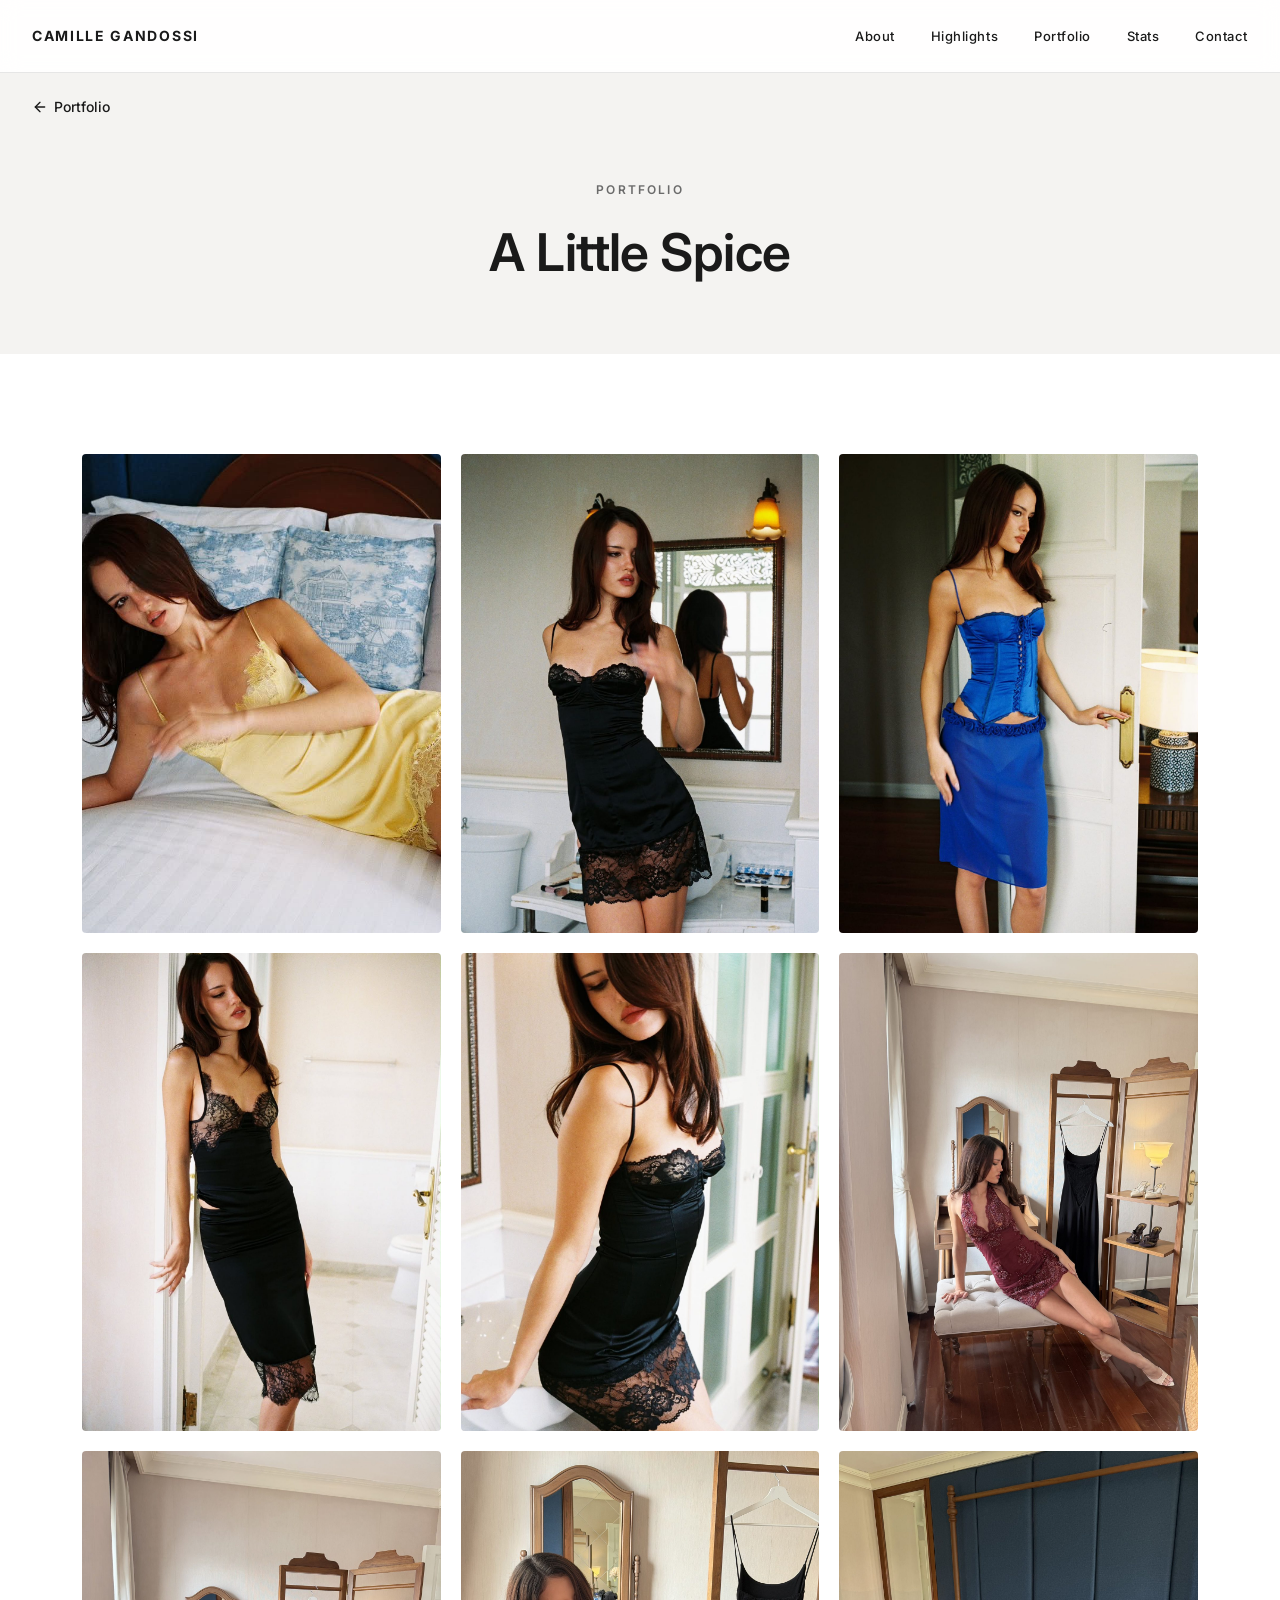
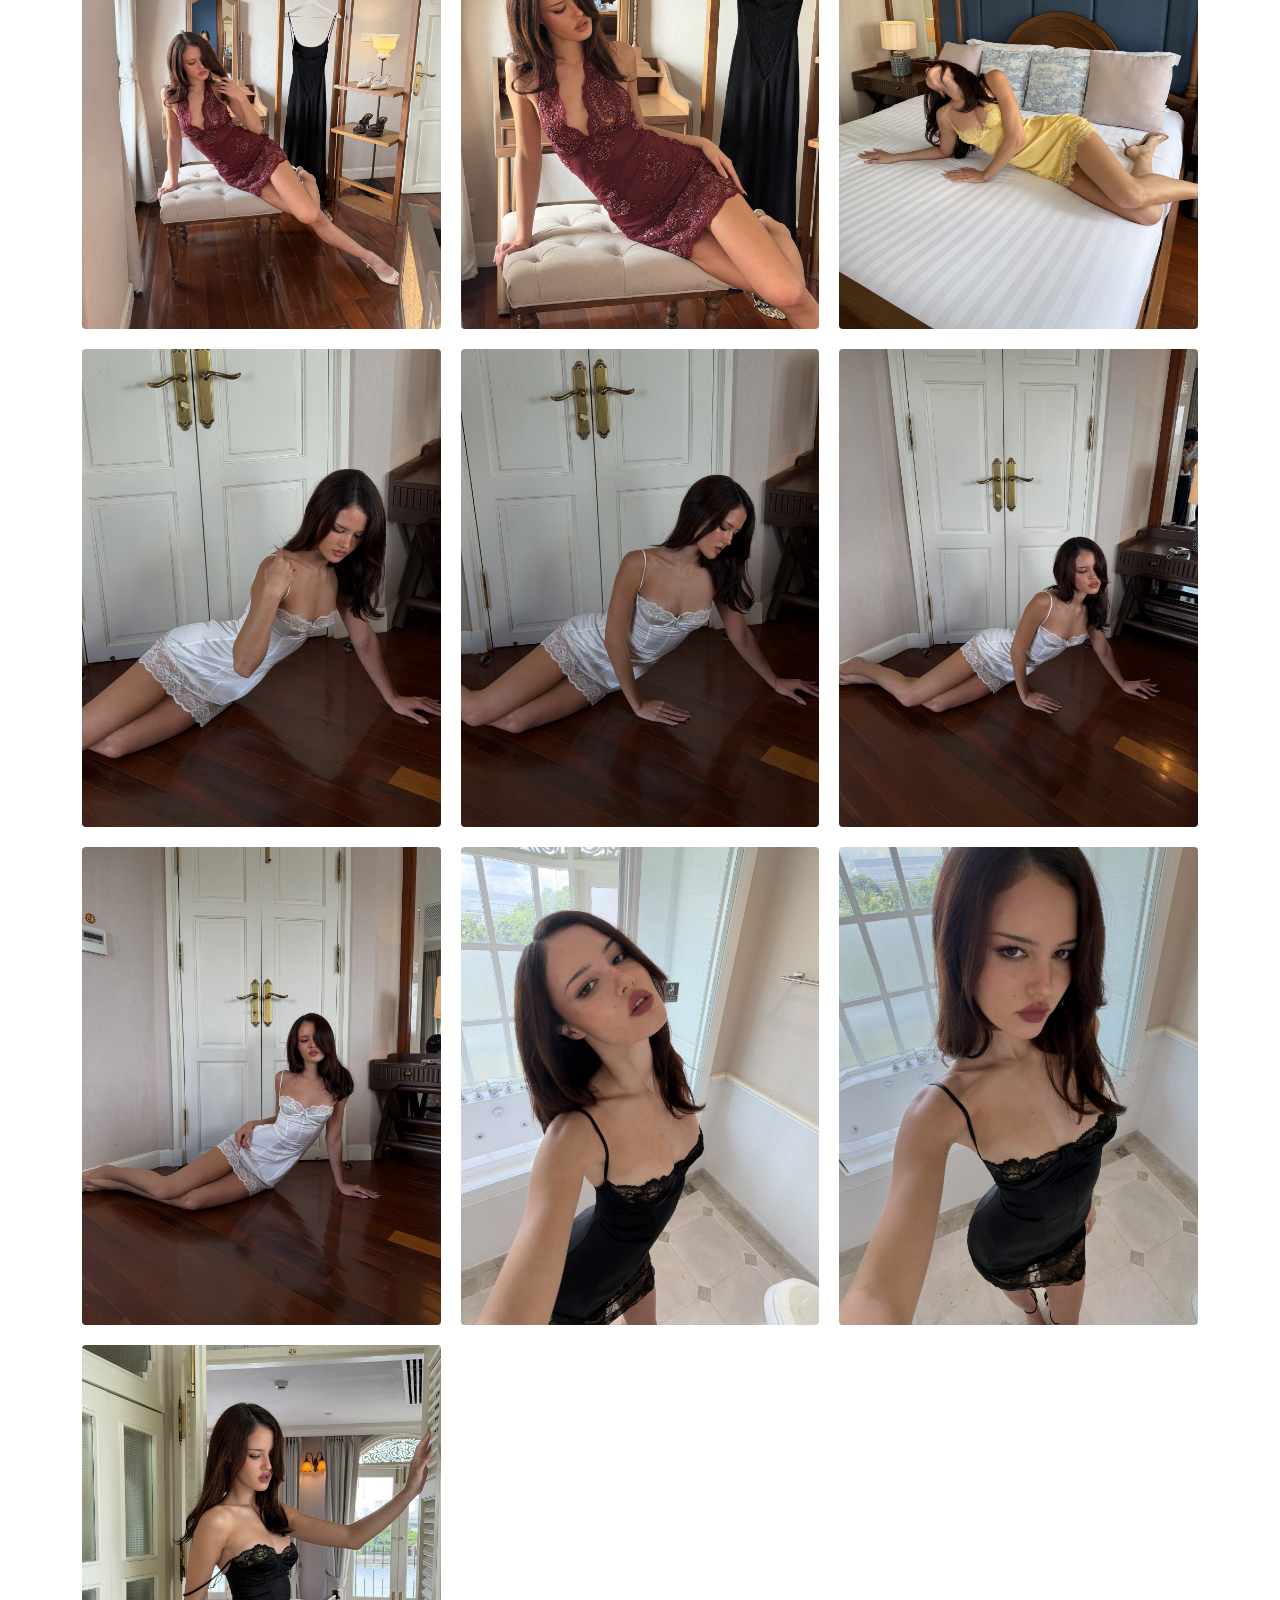
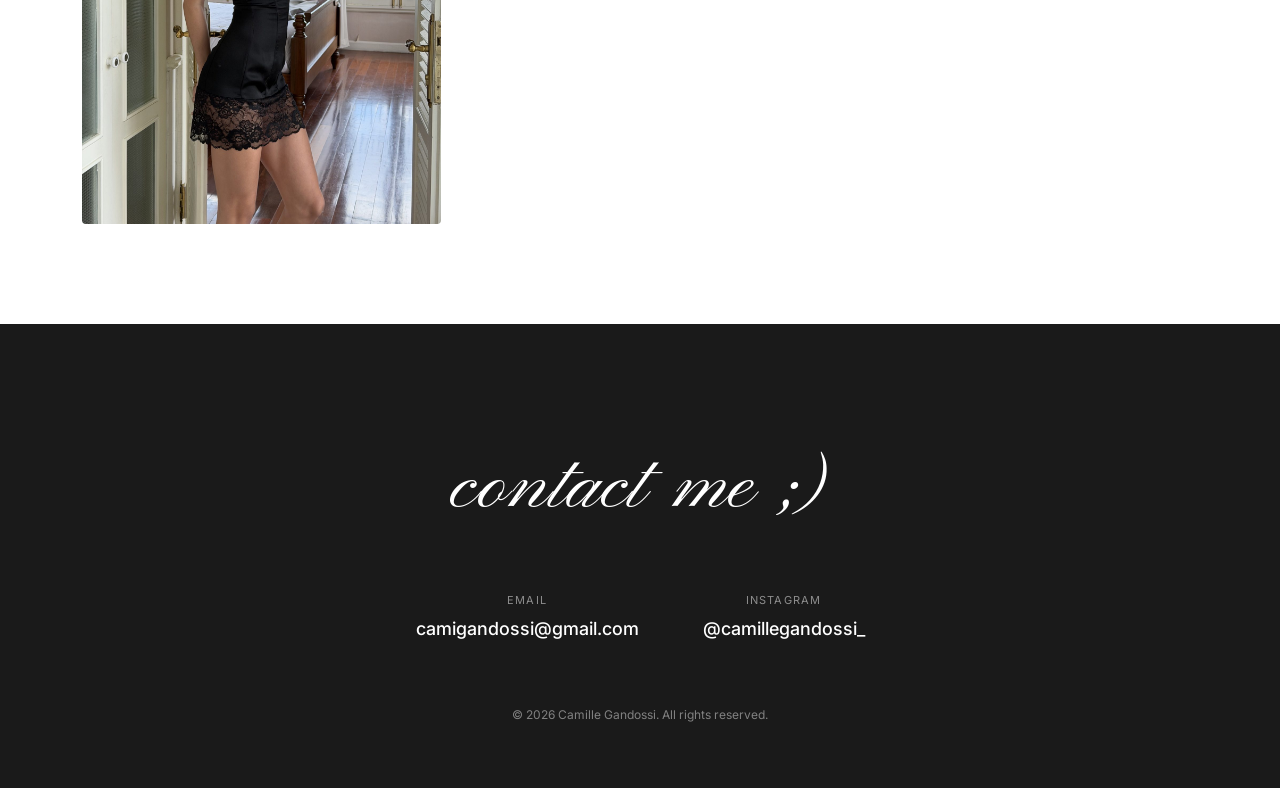
==== portfolio/a-little-spice.html @ 05dc09be "Add portfolio site files" ====
<!DOCTYPE html>
<html lang="en">
<head>
<meta charset="UTF-8">
<meta name="viewport" content="width=device-width, initial-scale=1.0">
<title>A Little Spice | Camille Gandossi</title>
<meta name="description" content="Camille Gandossi — A Little Spice portfolio.">
<link rel="preconnect" href="https://fonts.googleapis.com">
<link rel="preconnect" href="https://fonts.gstatic.com" crossorigin>
<link href="https://fonts.googleapis.com/css2?family=Inter:wght@300;400;500;600;700&family=Pinyon+Script&display=swap" rel="stylesheet">
<link rel="stylesheet" href="../css/style.css">
</head>
<body>

<nav class="navbar navbar--solid" id="navbar">
  <a href="../index.html#hero" class="nav-logo">CAMILLE GANDOSSI</a>
  <button class="nav-toggle" id="navToggle" aria-label="Toggle menu" aria-expanded="false">
    <span></span><span></span><span></span>
  </button>
  <div class="nav-links" id="navLinks">
    <a href="../index.html#about">About</a>
    <a href="../index.html#highlights">Highlights</a>
    <a href="../index.html#portfolio">Portfolio</a>
    <a href="../index.html#stats">Stats</a>
    <a href="../index.html#contact">Contact</a>
  </div>
</nav>

<main>
  <!-- ALBUM HEADING -->
  <header class="album-hero">
    <a href="../index.html#portfolio" class="album-back" aria-label="Back to Portfolio">
      <svg viewBox="0 0 24 24" fill="none" stroke="currentColor" stroke-width="2" stroke-linecap="round" stroke-linejoin="round"><line x1="19" y1="12" x2="5" y2="12"></line><polyline points="12 19 5 12 12 5"></polyline></svg>
      Portfolio
    </a>
    <p class="eyebrow center">Portfolio</p>
    <h1>A Little Spice</h1>
  </header>

  <!-- ALBUM GALLERY -->
  <section class="album-gallery-section">
    <div class="section-inner">
      <div class="gallery-grid">
        <div class="gallery-item"><img src="../images/portfolio/a-little-spice/photo-01.jpg" alt="A Little Spice" loading="lazy" decoding="async"></div>
        <div class="gallery-item"><img src="../images/portfolio/a-little-spice/photo-02.jpg" alt="A Little Spice" loading="lazy" decoding="async"></div>
        <div class="gallery-item"><img src="../images/portfolio/a-little-spice/photo-03.jpg" alt="A Little Spice" loading="lazy" decoding="async"></div>
        <div class="gallery-item"><img src="../images/portfolio/a-little-spice/photo-04.jpg" alt="A Little Spice" loading="lazy" decoding="async"></div>
        <div class="gallery-item"><img src="../images/portfolio/a-little-spice/photo-05.jpg" alt="A Little Spice" loading="lazy" decoding="async"></div>
        <div class="gallery-item"><img src="../images/portfolio/a-little-spice/photo-06.jpg" alt="A Little Spice" loading="lazy" decoding="async"></div>
        <div class="gallery-item"><img src="../images/portfolio/a-little-spice/photo-07.jpg" alt="A Little Spice" loading="lazy" decoding="async"></div>
        <div class="gallery-item"><img src="../images/portfolio/a-little-spice/photo-08.jpg" alt="A Little Spice" loading="lazy" decoding="async"></div>
        <div class="gallery-item"><img src="../images/portfolio/a-little-spice/photo-09.jpg" alt="A Little Spice" loading="lazy" decoding="async"></div>
        <div class="gallery-item"><img src="../images/portfolio/a-little-spice/photo-10.jpg" alt="A Little Spice" loading="lazy" decoding="async"></div>
        <div class="gallery-item"><img src="../images/portfolio/a-little-spice/photo-11.jpg" alt="A Little Spice" loading="lazy" decoding="async"></div>
        <div class="gallery-item"><img src="../images/portfolio/a-little-spice/photo-12.jpg" alt="A Little Spice" loading="lazy" decoding="async"></div>
        <div class="gallery-item"><img src="../images/portfolio/a-little-spice/photo-13.jpg" alt="A Little Spice" loading="lazy" decoding="async"></div>
        <div class="gallery-item"><img src="../images/portfolio/a-little-spice/photo-14.jpg" alt="A Little Spice" loading="lazy" decoding="async"></div>
        <div class="gallery-item"><img src="../images/portfolio/a-little-spice/photo-15.jpg" alt="A Little Spice" loading="lazy" decoding="async"></div>
        <div class="gallery-item"><img src="../images/portfolio/a-little-spice/photo-16.jpg" alt="A Little Spice" loading="lazy" decoding="async"></div>
      </div>
    </div>
  </section>
</main>

<!-- CONTACT / FOOTER -->
<footer class="contact" id="contact">
  <div class="section-inner contact-inner">
    <h2 class="section-title center"><span class="cursive-name">contact me ;)</span></h2>
    <div class="contact-links">
      <a href="mailto:camigandossi@gmail.com" class="contact-link">
        <span class="contact-label">Email</span>
        <span class="contact-value">camigandossi@gmail.com</span>
      </a>
      <a href="https://www.instagram.com/camillegandossi_/" target="_blank" rel="noopener noreferrer" class="contact-link">
        <span class="contact-label">Instagram</span>
        <span class="contact-value">@camillegandossi_</span>
      </a>
    </div>
    <p class="footer-copy">&copy; <span id="year"></span> Camille Gandossi. All rights reserved.</p>
  </div>
</footer>

<script src="../js/script.js?v=2"></script>
</body>
</html>
---- css/style.css ----
/* ---------- Reset & base ---------- */
* {
  margin: 0;
  padding: 0;
  box-sizing: border-box;
}

:root {
  --color-bg: #ffffff;
  --color-text: #1a1a1a;
  --color-muted: #6b6b6b;
  --color-line: #e6e6e6;
  --color-accent: #1a1a1a;
  --color-surface: #f4f3f1;
  --font-main: 'Inter', -apple-system, BlinkMacSystemFont, 'Segoe UI', sans-serif;
  --max-width: 1180px;
  --nav-height: 72px;
}

html {
  scroll-behavior: smooth;
}

body {
  font-family: var(--font-main);
  color: var(--color-text);
  background: var(--color-bg);
  line-height: 1.6;
  font-weight: 400;
  -webkit-font-smoothing: antialiased;
}

img {
  max-width: 100%;
  display: block;
}

a {
  color: inherit;
  text-decoration: none;
}

.section-inner {
  max-width: var(--max-width);
  margin: 0 auto;
  padding: 100px 32px;
}

.eyebrow {
  text-transform: uppercase;
  letter-spacing: 0.18em;
  font-size: 12px;
  font-weight: 600;
  color: var(--color-muted);
  margin-bottom: 12px;
}

.section-title {
  font-size: clamp(28px, 4vw, 40px);
  font-weight: 600;
  letter-spacing: -0.01em;
  margin-bottom: 48px;
}

.center {
  text-align: center;
}

/* ---------- Placeholder media blocks ---------- */
.placeholder-media {
  background: linear-gradient(135deg, #dcdcdc 0%, #efefef 50%, #dcdcdc 100%);
  display: flex;
  align-items: center;
  justify-content: center;
  position: relative;
  overflow: hidden;
}

.placeholder-media::before {
  content: "";
  position: absolute;
  inset: 0;
  background-image:
    linear-gradient(45deg, rgba(0,0,0,0.03) 25%, transparent 25%),
    linear-gradient(-45deg, rgba(0,0,0,0.03) 25%, transparent 25%);
  background-size: 24px 24px;
}

.placeholder-label {
  position: relative;
  font-size: 13px;
  color: var(--color-muted);
  text-align: center;
  padding: 16px;
  max-width: 260px;
  font-weight: 500;
}

/* ---------- Navbar ---------- */
.navbar {
  position: fixed;
  top: 0;
  left: 0;
  right: 0;
  height: var(--nav-height);
  display: flex;
  align-items: center;
  justify-content: space-between;
  padding: 0 32px;
  z-index: 1000;
  background: rgba(255, 255, 255, 0.0);
  transition: background 0.3s ease, box-shadow 0.3s ease;
}

.navbar.scrolled,
.navbar--solid {
  background: rgba(255, 255, 255, 0.92);
  backdrop-filter: blur(10px);
  box-shadow: 0 1px 0 var(--color-line);
}

.nav-logo {
  font-size: 14px;
  font-weight: 700;
  letter-spacing: 0.12em;
  color: #fff;
  transition: color 0.3s ease;
}

.navbar.scrolled .nav-logo,
.navbar--solid .nav-logo {
  color: var(--color-text);
}

.nav-links {
  display: flex;
  gap: 36px;
}

.nav-links a {
  font-size: 13px;
  font-weight: 500;
  letter-spacing: 0.04em;
  color: #fff;
  transition: color 0.3s ease, opacity 0.2s ease;
}

.navbar.scrolled .nav-links a,
.navbar--solid .nav-links a {
  color: var(--color-text);
}

.nav-links a:hover {
  opacity: 0.6;
}

.nav-toggle {
  display: none;
  flex-direction: column;
  justify-content: center;
  gap: 5px;
  width: 32px;
  height: 32px;
  background: transparent;
  border: none;
  cursor: pointer;
  z-index: 1001;
}

.nav-toggle span {
  display: block;
  height: 2px;
  width: 100%;
  background: #fff;
  transition: background 0.3s ease, transform 0.3s ease, opacity 0.3s ease;
}

.navbar.scrolled .nav-toggle span,
.navbar--solid .nav-toggle span,
.nav-toggle.open span {
  background: var(--color-text);
}

.nav-toggle.open span:nth-child(1) {
  transform: translateY(7px) rotate(45deg);
}
.nav-toggle.open span:nth-child(2) {
  opacity: 0;
}
.nav-toggle.open span:nth-child(3) {
  transform: translateY(-7px) rotate(-45deg);
}

/* ---------- Hero ---------- */
.hero {
  position: relative;
  height: 100vh;
  min-height: 560px;
  display: flex;
  align-items: flex-end;
  overflow: hidden;
}

.hero-slideshow {
  position: absolute;
  inset: 0;
}

.hero-slide {
  position: absolute;
  inset: 0;
  width: 100%;
  height: 100%;
  object-fit: cover;
  /* Default anchor: upper third, not dead-center — most portrait shots
     here have the face well above the vertical midpoint, and on wide/
     short viewports object-fit: cover crops from the center outward,
     so a centered anchor cuts heads off first. */
  object-position: 50% 20%;
  opacity: 0;
  transition: opacity 1.2s ease;
}

.hero-slide.active {
  opacity: 1;
}

/* Per-photo overrides — tune the Y value (0% = top of image, 100% = bottom)
   to move the visible crop window up/down for that specific photo.
   X stays at 50% for all five; none of these need horizontal adjustment
   at the breakpoints tested (375 / 768 / 1440 / 1920px). */
.hero-slide-1 { object-position: 50% 15%; }
.hero-slide-2 { object-position: 50% 18%; }
.hero-slide-3 { object-position: 50% 16%; }
.hero-slide-4 { object-position: 50% 13%; }
.hero-slide-5 { object-position: 50% 20%; }
.hero-slide-6 { object-position: 50% 30%; }
.hero-slide-7 { object-position: 50% 38%; } /* landscape source photo — face already near center, needs only a slight lift */

.hero-overlay {
  position: absolute;
  inset: 0;
  background: linear-gradient(180deg, rgba(0,0,0,0.15) 0%, rgba(0,0,0,0.15) 40%, rgba(0,0,0,0.65) 100%);
}

.hero-content {
  position: relative;
  z-index: 2;
  padding: 0 32px 96px;
  width: 100%;
  color: #fff;
}

.hero-name {
  font-size: clamp(38px, 7vw, 76px);
  font-weight: 600;
  letter-spacing: -0.02em;
  line-height: 1.05;
}

.hero-tagline {
  margin-top: 14px;
  font-size: clamp(15px, 2vw, 18px);
  font-weight: 400;
  letter-spacing: 0.02em;
  opacity: 0.9;
}

.hero-cta {
  display: inline-block;
  margin-top: 32px;
  padding: 14px 30px;
  border: 1px solid rgba(255,255,255,0.7);
  font-size: 13px;
  font-weight: 500;
  letter-spacing: 0.06em;
  text-transform: uppercase;
  transition: background 0.25s ease, color 0.25s ease;
}

.hero-cta:hover {
  background: #fff;
  color: var(--color-text);
}

.scroll-indicator {
  position: absolute;
  bottom: 32px;
  right: 32px;
  z-index: 2;
  color: #fff;
  font-size: 20px;
  opacity: 0.8;
  animation: bounce 2s infinite;
}

@keyframes bounce {
  0%, 100% { transform: translateY(0); }
  50% { transform: translateY(8px); }
}

/* ---------- About ---------- */
.about-video {
  width: 100%;
  height: 70vh;
  min-height: 420px;
  max-height: 680px;
  overflow: hidden;
}

.about-video video {
  width: 100%;
  height: 100%;
  object-fit: cover;
  display: block;
}

.about-grid {
  max-width: 720px;
  margin: 0 auto;
  text-align: center;
}

.about-text h2 {
  font-size: clamp(26px, 3.5vw, 36px);
  font-weight: 600;
  letter-spacing: -0.01em;
  margin-bottom: 20px;
}

.cursive-name {
  font-family: 'Pinyon Script', cursive;
  font-weight: 400;
  font-size: 2em;
  letter-spacing: 0.01em;
}

.about-text p {
  color: var(--color-muted);
  margin: 0 auto 16px;
  max-width: 46ch;
}

/* ---------- Worked With (logo marquee) ---------- */
.logo-strip {
  padding: 56px 0;
  overflow: hidden;
}

.logo-strip .eyebrow {
  padding: 0 32px;
  margin-bottom: 28px;
}

.marquee {
  width: 100%;
  overflow: hidden;
  /* fade the strip's edges so logos don't hard-cut at the viewport border */
  -webkit-mask-image: linear-gradient(to right, transparent, #000 5%, #000 95%, transparent);
  mask-image: linear-gradient(to right, transparent, #000 5%, #000 95%, transparent);
}

.marquee-track {
  display: flex;
  align-items: center;
  width: max-content;
  gap: 80px;
  animation: marquee-scroll 32s linear infinite;
  will-change: transform;
}

.marquee-track img {
  height: 64px;
  width: auto;
  flex-shrink: 0;
  filter: grayscale(100%);
}

@keyframes marquee-scroll {
  from { transform: translateX(0); }
  to { transform: translateX(-50%); }
}

/* Pause on hover — only for devices with a real pointer, so a mobile tap
   doesn't leave the marquee stuck mid-scroll via a sticky :hover state. */
@media (hover: hover) and (pointer: fine) {
  .logo-strip:hover .marquee-track {
    animation-play-state: paused;
  }
}

@media (prefers-reduced-motion: reduce) {
  .marquee-track {
    animation: none;
  }
}

@media (max-width: 640px) {
  .marquee-track {
    gap: 48px;
    animation-duration: 22s;
  }

  .marquee-track img {
    height: 44px;
  }
}

/* ---------- Highlights (horizontal scroll panel) ---------- */
.highlights-inner {
  padding-bottom: 40px;
}

.highlights-description {
  max-width: 620px;
  margin: 0 auto;
  text-align: center;
  color: var(--color-muted);
  font-size: 16px;
  line-height: 1.7;
}

.highlights-scroll {
  width: 100%;
  overflow: hidden;
  padding-bottom: 48px;
}

.highlights-track {
  display: flex;
  align-items: center;
  width: max-content;
  gap: 6px;
  padding: 0 32px;
  animation: marquee-scroll 46s linear infinite;
  will-change: transform;
}

.highlights-track img {
  height: 420px;
  width: auto;
  flex-shrink: 0;
  border-radius: 0;
  object-fit: cover;
  cursor: pointer;
  -webkit-user-drag: none;
  user-select: none;
  transition: opacity 0.25s ease;
}

.highlights-track img:hover {
  opacity: 0.85;
}

/* Pause on hover — real pointer devices only, same reasoning as the
   Worked With marquee (avoids a mobile tap leaving it stuck paused). */
@media (hover: hover) and (pointer: fine) {
  .highlights:hover .highlights-track {
    animation-play-state: paused;
  }
}

@media (max-width: 860px) {
  .highlights-track img {
    height: 320px;
  }
}

@media (max-width: 640px) {
  .highlights-track {
    gap: 4px;
    padding: 0 20px;
    animation-duration: 30s;
  }

  .highlights-track img {
    height: 260px;
  }
}

/* ---------- Highlights lightbox ---------- */
.lightbox {
  position: fixed;
  inset: 0;
  z-index: 2000;
  display: flex;
  align-items: center;
  justify-content: center;
  background: rgba(10, 10, 10, 0.92);
  opacity: 0;
  visibility: hidden;
  pointer-events: none;
  transition: opacity 0.25s ease;
}

.lightbox.open {
  opacity: 1;
  visibility: visible;
  pointer-events: auto;
}

.lightbox-image {
  max-width: 88vw;
  max-height: 85vh;
  width: auto;
  height: auto;
  object-fit: contain;
  border-radius: 4px;
  box-shadow: 0 20px 60px rgba(0, 0, 0, 0.5);
}

.lightbox-close,
.lightbox-nav {
  position: absolute;
  background: transparent;
  border: none;
  color: #fff;
  cursor: pointer;
  display: flex;
  align-items: center;
  justify-content: center;
  transition: opacity 0.2s ease;
}

.lightbox-close:hover,
.lightbox-nav:hover {
  opacity: 0.7;
}

.lightbox-close {
  top: 24px;
  right: 24px;
  font-size: 32px;
  line-height: 1;
  width: 44px;
  height: 44px;
}

.lightbox-nav {
  top: 50%;
  transform: translateY(-50%);
  font-size: 48px;
  line-height: 1;
  width: 56px;
  height: 56px;
}

.lightbox-prev {
  left: 12px;
}

.lightbox-next {
  right: 12px;
}

@media (max-width: 640px) {
  .lightbox-close {
    top: 12px;
    right: 12px;
    font-size: 26px;
    width: 40px;
    height: 40px;
  }

  .lightbox-nav {
    font-size: 34px;
    width: 44px;
    height: 44px;
  }

  .lightbox-prev {
    left: 4px;
  }

  .lightbox-next {
    right: 4px;
  }
}

/* ---------- Luxury Brand Exclusive Events ---------- */
.brand-events {
  padding: 100px 32px 120px;
}

.brand-events .eyebrow {
  text-align: center;
  margin-bottom: 40px;
}

.brand-frames {
  display: grid;
  grid-template-columns: repeat(3, 1fr);
  gap: 24px;
  max-width: var(--max-width);
  margin: 0 auto;
}

.brand-frame {
  position: relative;
  aspect-ratio: 3 / 4;
  overflow: hidden;
  background: var(--color-surface);
}

.brand-frame-img {
  position: absolute;
  inset: 0;
  width: 100%;
  height: 100%;
  object-fit: cover;
  opacity: 0;
  transition: opacity 1s ease;
}

.brand-frame-img.active {
  opacity: 1;
}

@media (max-width: 860px) {
  .brand-events {
    padding: 72px 24px 88px;
  }

  .brand-frames {
    gap: 12px;
  }
}

@media (max-width: 640px) {
  .brand-frames {
    gap: 8px;
  }
}

/* ---------- Portfolio gallery ---------- */
.portfolio {
  background: var(--color-surface);
}

.portfolio .eyebrow {
  margin-bottom: 48px;
}

.album-grid {
  display: grid;
  grid-template-columns: repeat(4, 1fr);
  gap: 20px;
}

.album-tile {
  position: relative;
  display: block;
  aspect-ratio: 3 / 4;
  overflow: hidden;
  border-radius: 4px;
  cursor: pointer;
}

.album-cover {
  width: 100%;
  height: 100%;
  object-fit: cover;
  transition: transform 0.4s ease;
}

.album-tile:hover .album-cover {
  transform: scale(1.05);
}

.album-tile-overlay {
  position: absolute;
  inset: 0;
  background: linear-gradient(180deg, rgba(0, 0, 0, 0) 55%, rgba(0, 0, 0, 0.6) 100%);
}

.album-label {
  position: absolute;
  left: 18px;
  bottom: 16px;
  color: #fff;
  font-size: 14px;
  font-weight: 600;
  letter-spacing: 0.04em;
  text-transform: uppercase;
}

@media (max-width: 860px) {
  .album-grid {
    grid-template-columns: repeat(2, 1fr);
    gap: 14px;
  }
}

/* ---------- Album page (individual portfolio category) ---------- */
.album-hero {
  position: relative;
  padding: 180px 32px 60px;
  text-align: center;
  background: var(--color-surface);
}

.album-back {
  position: absolute;
  top: 96px;
  left: 32px;
  display: inline-flex;
  align-items: center;
  gap: 6px;
  color: var(--color-text);
  font-size: 14px;
  font-weight: 500;
  text-decoration: none;
  transition: opacity 0.2s ease;
}

.album-back:hover {
  opacity: 0.6;
}

.album-back svg {
  width: 16px;
  height: 16px;
}

@media (max-width: 640px) {
  .album-back {
    top: 88px;
    left: 20px;
    font-size: 13px;
  }
}

.album-hero h1 {
  font-size: clamp(32px, 5vw, 52px);
  font-weight: 600;
  letter-spacing: -0.01em;
}

.album-gallery-placeholder {
  text-align: center;
  color: var(--color-muted);
  font-size: 14px;
  font-style: italic;
  padding: 80px 0;
}

.gallery-grid {
  display: grid;
  grid-template-columns: repeat(3, 1fr);
  gap: 20px;
}

.gallery-item {
  aspect-ratio: 3 / 4;
  border-radius: 4px;
  overflow: hidden;
  cursor: pointer;
  transition: transform 0.3s ease, box-shadow 0.3s ease;
}

.gallery-item img,
.gallery-item video {
  width: 100%;
  height: 100%;
  object-fit: cover;
  display: block;
}

.gallery-item:hover {
  transform: translateY(-4px);
  box-shadow: 0 12px 24px rgba(0,0,0,0.12);
}

.gallery-item .placeholder-label {
  font-size: 12px;
}

/* ---------- Stats ---------- */
.stats-grid {
  display: grid;
  grid-template-columns: repeat(4, 1fr);
  gap: 1px;
  background: var(--color-line);
  border: 1px solid var(--color-line);
}

.stat-item {
  background: #fff;
  padding: 36px 20px;
  display: flex;
  flex-direction: column;
  align-items: center;
  text-align: center;
  gap: 8px;
}

.stat-value {
  font-size: 20px;
  font-weight: 600;
  letter-spacing: -0.01em;
}

.stat-label {
  font-size: 12px;
  text-transform: uppercase;
  letter-spacing: 0.08em;
  color: var(--color-muted);
}

.stats-note {
  margin-top: 24px;
  text-align: center;
  font-size: 13px;
  color: var(--color-muted);
  font-style: italic;
}

/* ---------- Contact / Footer ---------- */
.contact {
  background: var(--color-text);
  color: #fff;
}

.contact-inner {
  text-align: center;
  padding-bottom: 64px;
}

.contact .eyebrow {
  color: rgba(255,255,255,0.55);
}

.contact .section-title {
  color: #fff;
  margin-bottom: 40px;
}

.contact-links {
  display: flex;
  justify-content: center;
  gap: 64px;
  flex-wrap: wrap;
  margin-bottom: 56px;
}

.contact-link {
  display: flex;
  flex-direction: column;
  gap: 6px;
  padding-bottom: 4px;
  border-bottom: 1px solid transparent;
  transition: border-color 0.25s ease, opacity 0.2s ease;
}

.contact-link:hover {
  border-color: rgba(255,255,255,0.6);
  opacity: 0.85;
}

.contact-label {
  font-size: 11px;
  text-transform: uppercase;
  letter-spacing: 0.1em;
  color: rgba(255,255,255,0.5);
}

.contact-value {
  font-size: 18px;
  font-weight: 500;
}

.footer-copy {
  font-size: 12px;
  color: rgba(255,255,255,0.45);
}

/* ---------- Responsive ---------- */
@media (max-width: 860px) {
  .about-video {
    height: 50vh;
    min-height: 320px;
  }

  .gallery-grid {
    grid-template-columns: repeat(2, 1fr);
  }

  .stats-grid {
    grid-template-columns: repeat(2, 1fr);
  }

  .section-inner {
    padding: 72px 24px;
  }
}

@media (max-width: 640px) {
  .nav-links {
    position: fixed;
    top: var(--nav-height);
    left: 0;
    right: 0;
    /* Explicit height instead of relying on bottom:0 to auto-fill the gap:
       .navbar.scrolled / .navbar--solid apply backdrop-filter, and per spec
       that makes .navbar the containing block for this fixed descendant —
       so "bottom: 0" resolved against navbar's own 72px-tall box instead of
       the viewport, collapsing this panel to 0 height (links then rendered
       outside their own zero-height background, i.e. transparent over the
       hero). `vh` is always viewport-relative regardless of containing
       block, so it sidesteps the problem entirely. */
    height: calc(100vh - var(--nav-height));
    background: #fff;
    flex-direction: column;
    align-items: center;
    justify-content: center;
    gap: 32px;
    transform: translateY(-100%);
    opacity: 0;
    pointer-events: none;
    transition: transform 0.35s ease, opacity 0.3s ease;
  }

  .nav-links.open {
    transform: translateY(0);
    opacity: 1;
    pointer-events: auto;
  }

  .nav-links a {
    color: var(--color-text);
    font-size: 18px;
  }

  .nav-toggle {
    display: flex;
  }

  .hero-content {
    padding: 0 20px 64px;
  }

  .gallery-grid {
    grid-template-columns: 1fr 1fr;
    gap: 12px;
  }

  .contact-links {
    gap: 32px;
  }
}

@media (max-width: 420px) {
  .stats-grid {
    grid-template-columns: 1fr;
  }
}
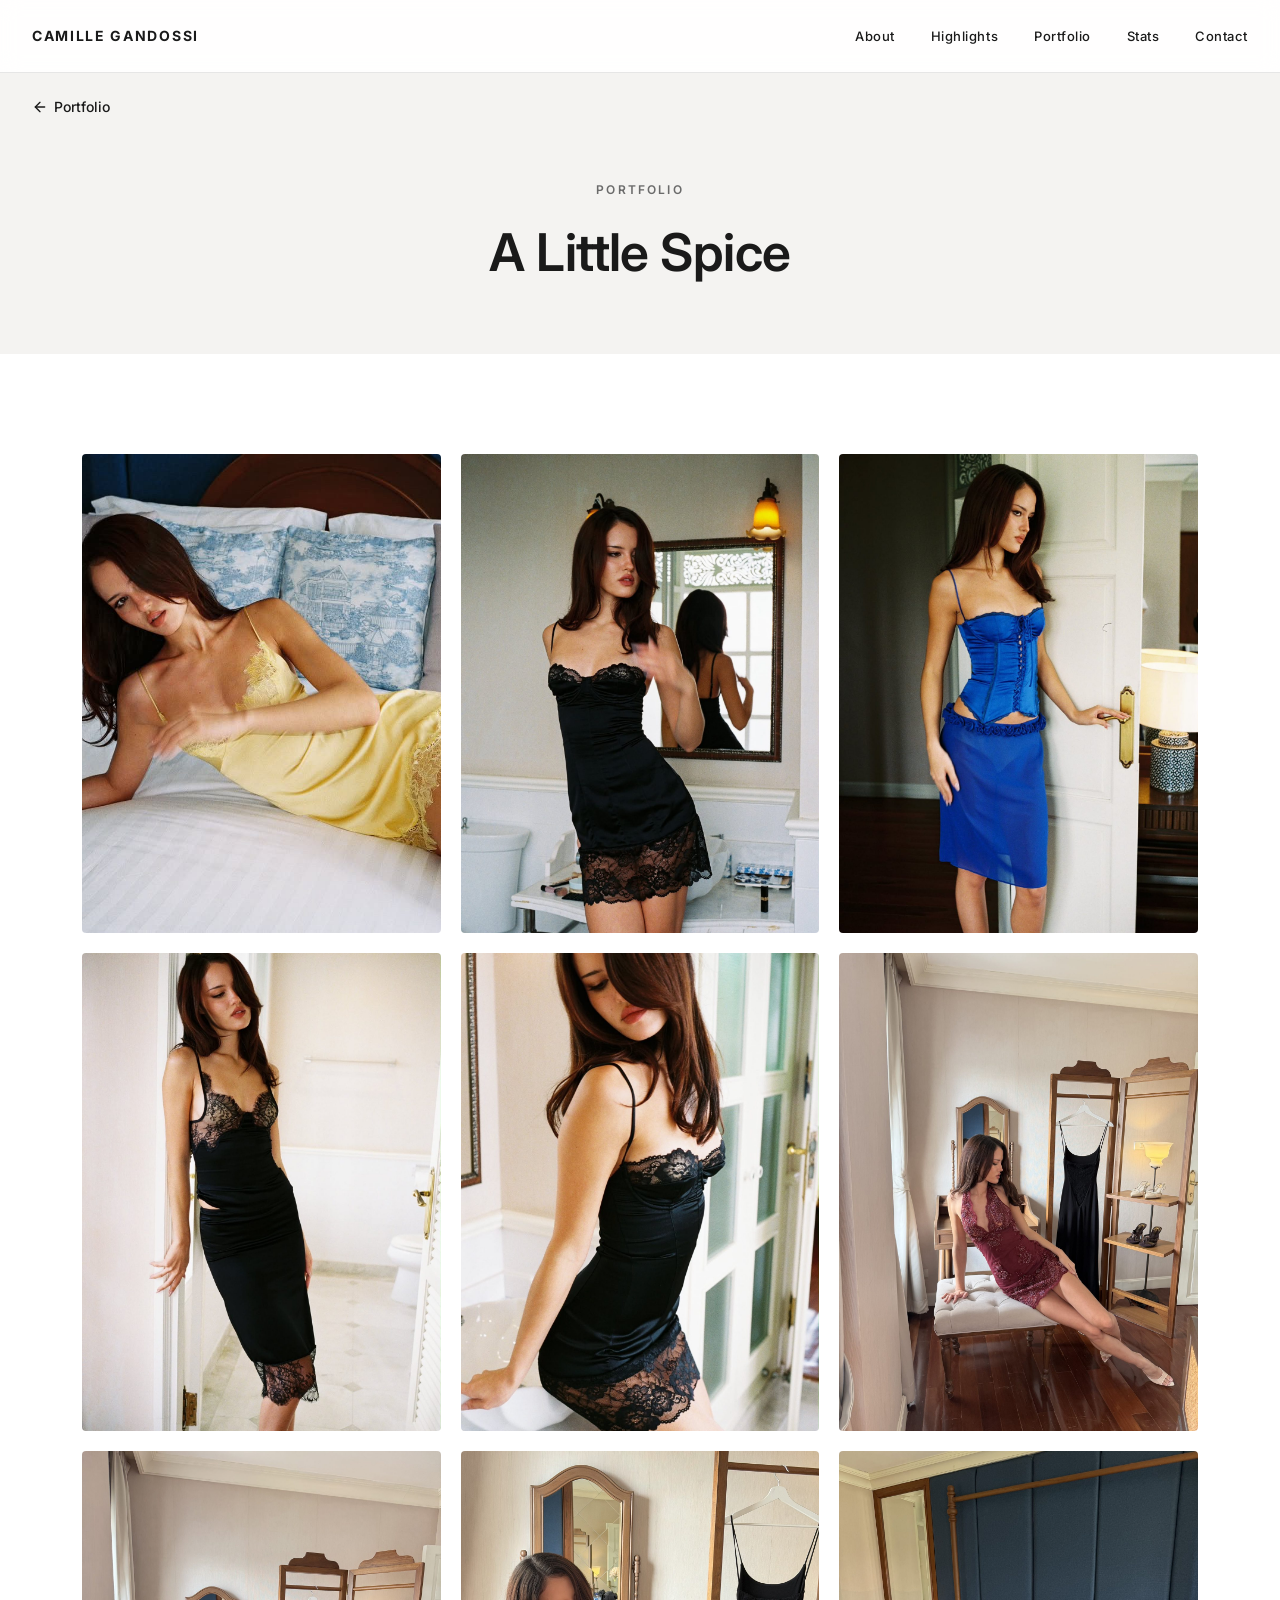
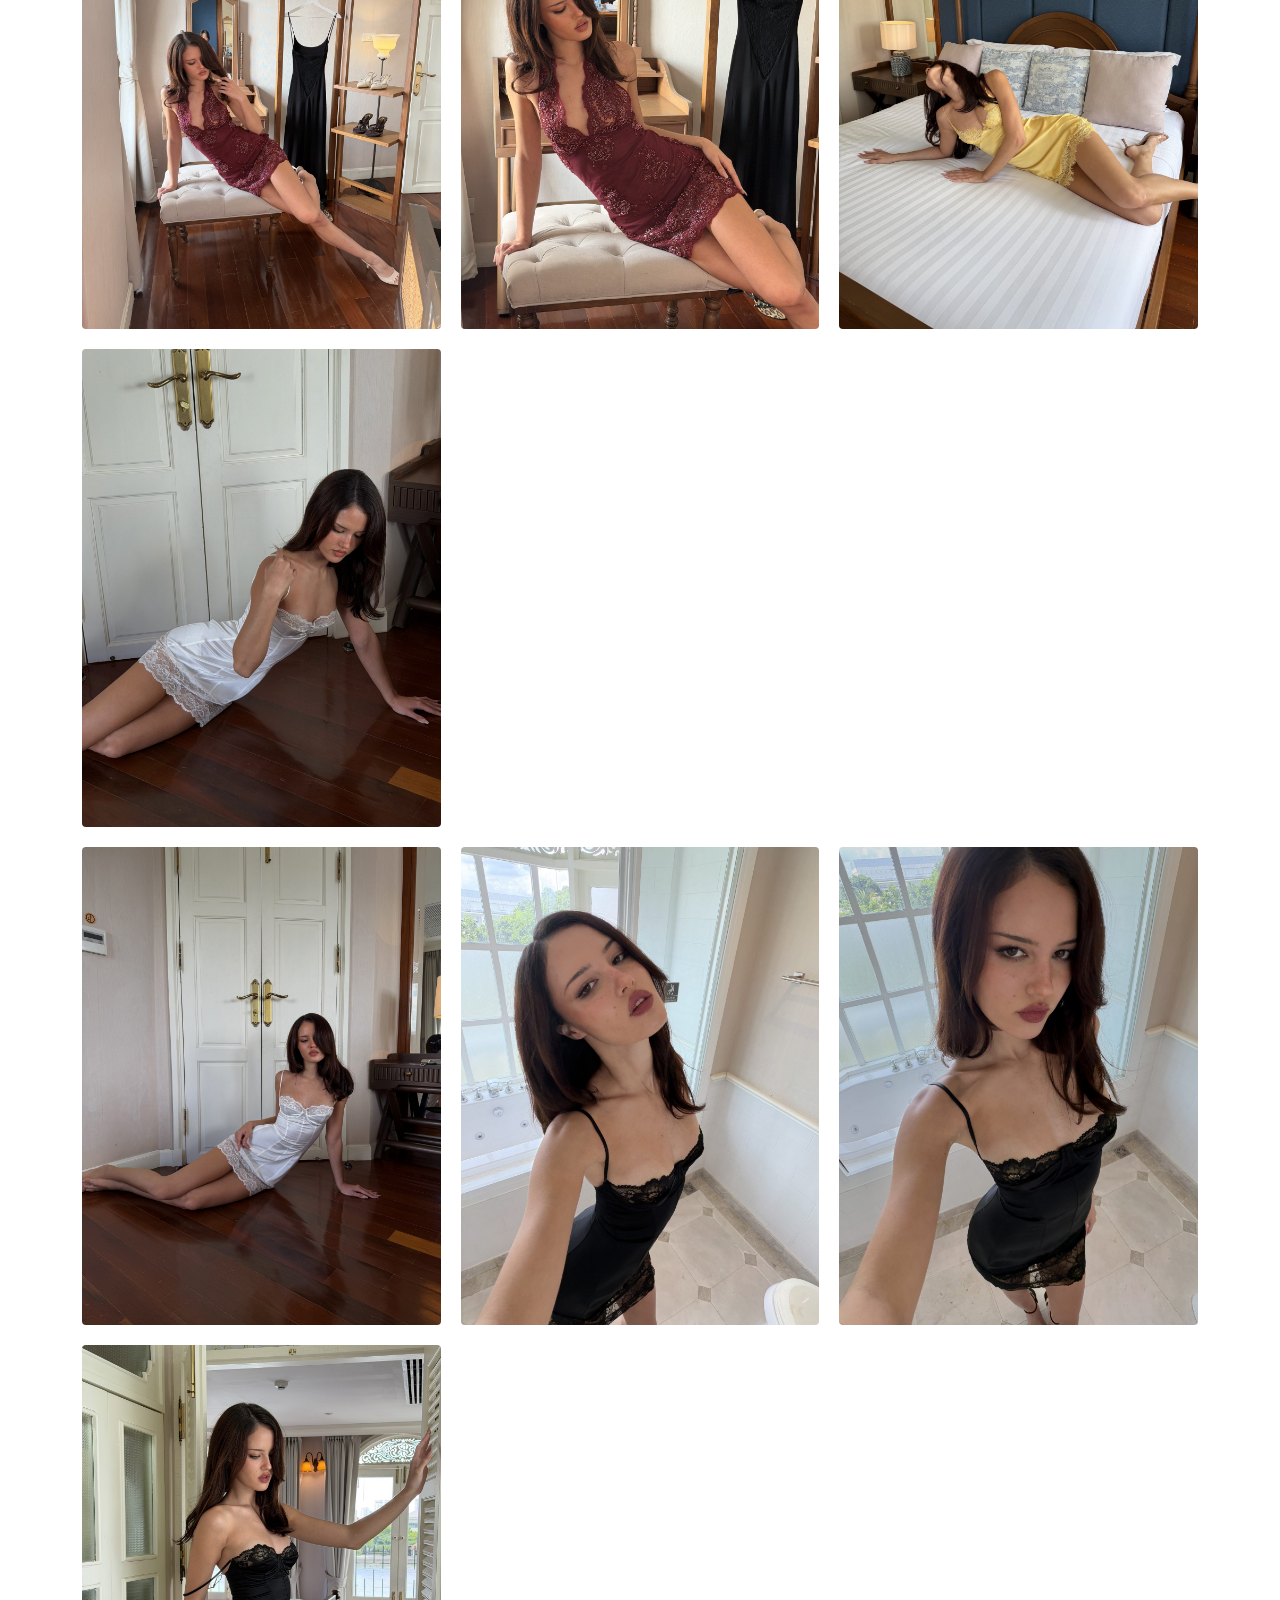
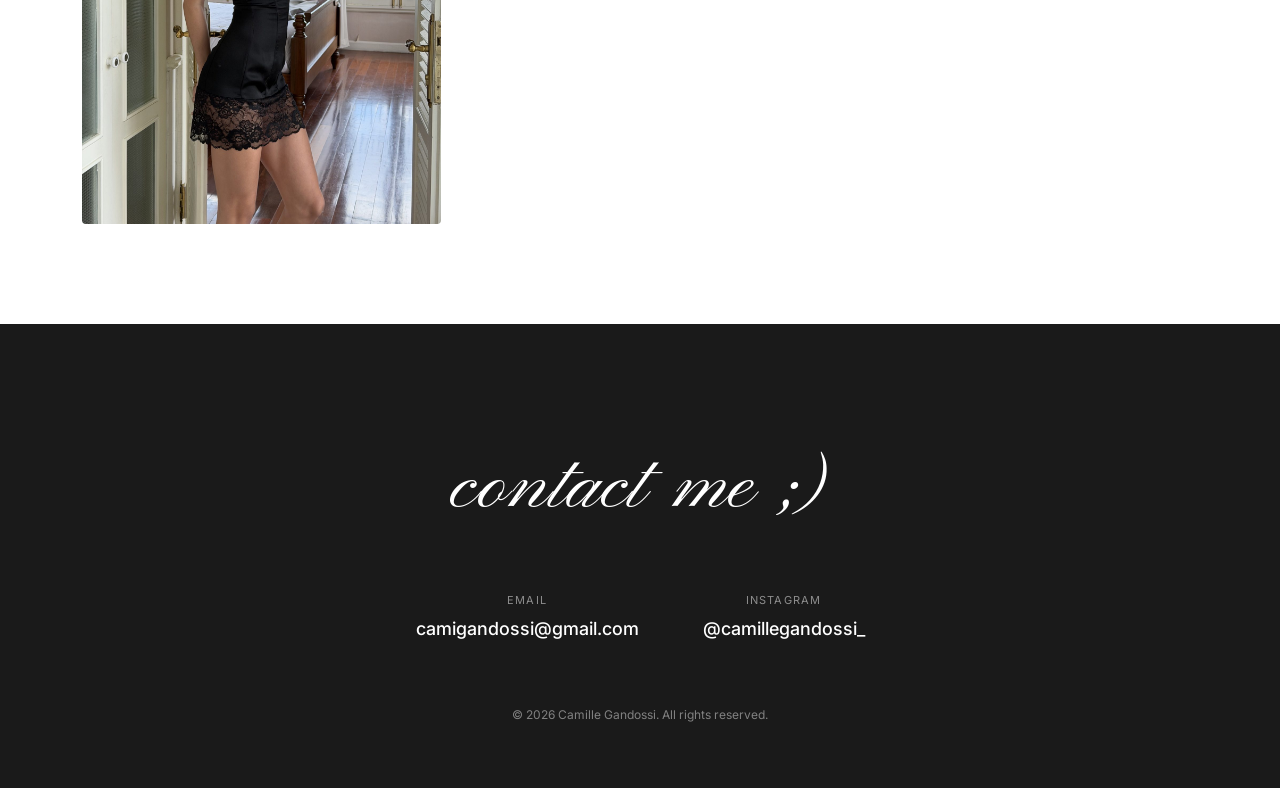
==== commit 173693c2: "Add CG favicon and apple-touch-icon, link in all pages" ====
--- a/portfolio/a-little-spice.html
+++ b/portfolio/a-little-spice.html
@@ -9,6 +9,10 @@
 <link rel="preconnect" href="https://fonts.gstatic.com" crossorigin>
 <link href="https://fonts.googleapis.com/css2?family=Inter:wght@300;400;500;600;700&family=Pinyon+Script&display=swap" rel="stylesheet">
 <link rel="stylesheet" href="../css/style.css">
+<link rel="icon" href="../favicon.ico" sizes="any">
+<link rel="icon" type="image/png" sizes="32x32" href="../favicon-32.png">
+<link rel="icon" type="image/png" sizes="16x16" href="../favicon-16.png">
+<link rel="apple-touch-icon" sizes="180x180" href="../apple-touch-icon.png">
 </head>
 <body>
 
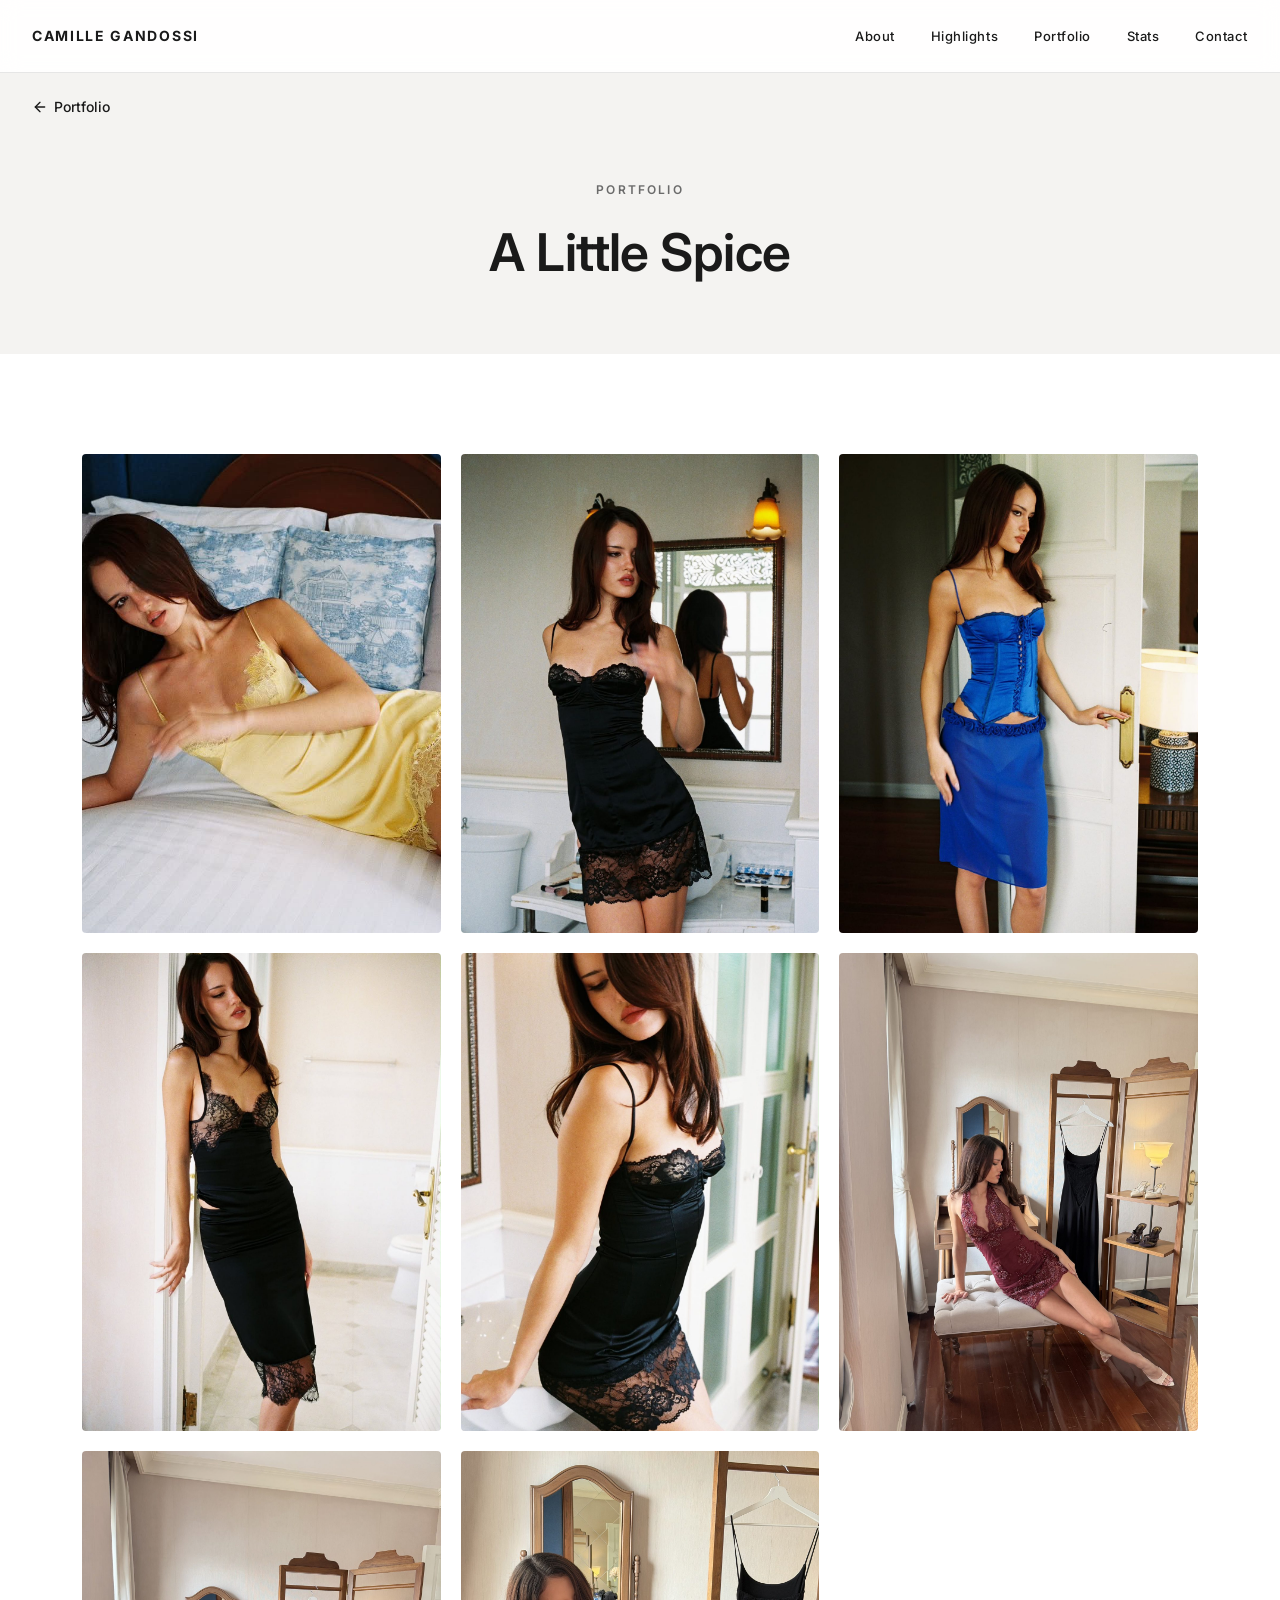
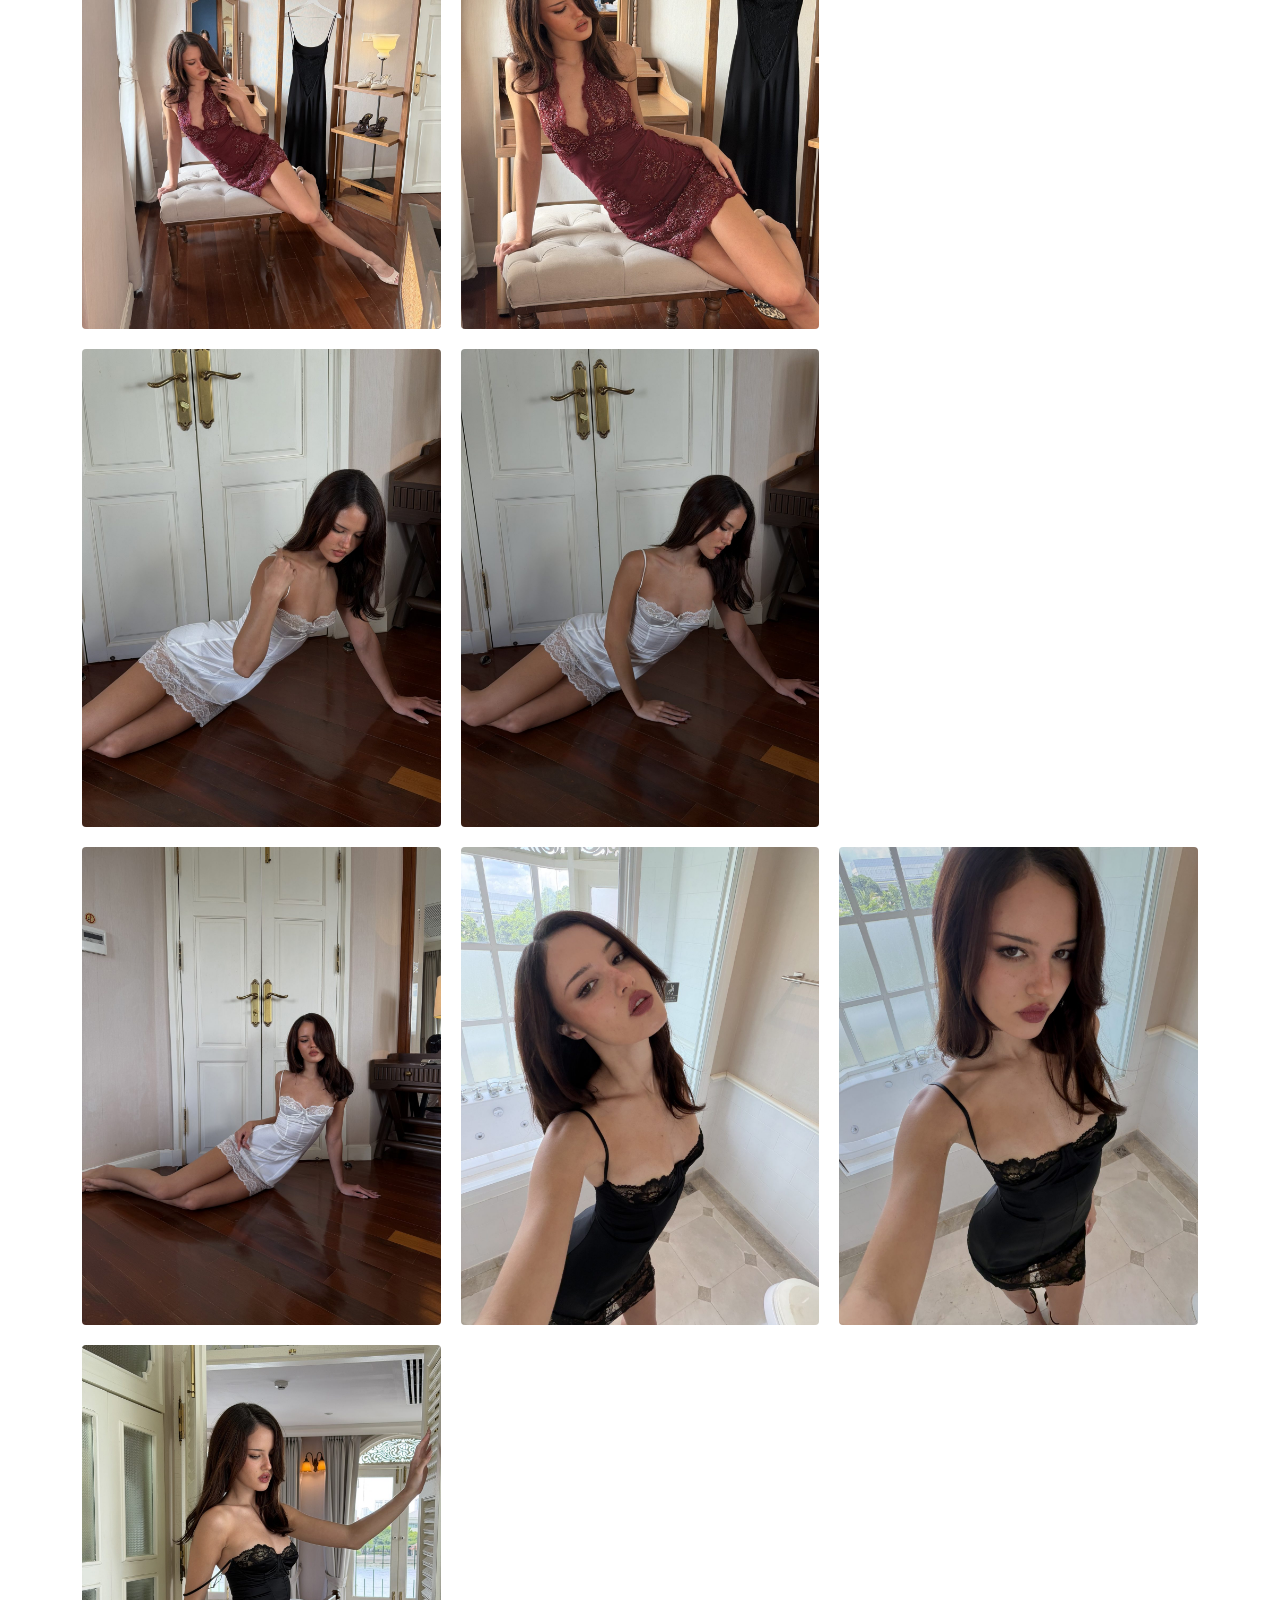
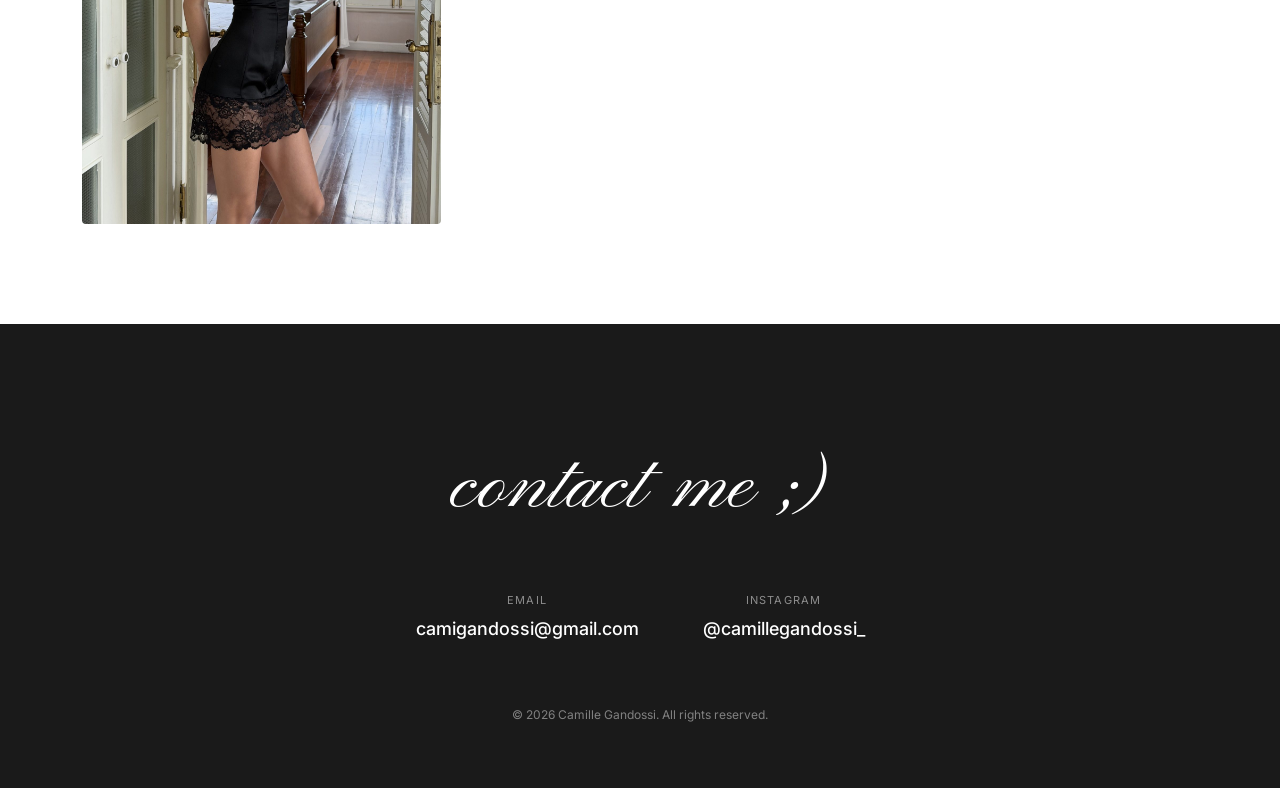
==== commit bc2c2813: "Add video lightbox and fix Commercial gallery videos not loading on mobile Commercial videos had no " ====
--- a/portfolio/a-little-spice.html
+++ b/portfolio/a-little-spice.html
@@ -8,7 +8,7 @@
 <link rel="preconnect" href="https://fonts.googleapis.com">
 <link rel="preconnect" href="https://fonts.gstatic.com" crossorigin>
 <link href="https://fonts.googleapis.com/css2?family=Inter:wght@300;400;500;600;700&family=Pinyon+Script&display=swap" rel="stylesheet">
-<link rel="stylesheet" href="../css/style.css">
+<link rel="stylesheet" href="../css/style.css?v=2">
 <link rel="icon" href="../favicon.ico" sizes="any">
 <link rel="icon" type="image/png" sizes="32x32" href="../favicon-32.png">
 <link rel="icon" type="image/png" sizes="16x16" href="../favicon-16.png">
@@ -84,6 +84,6 @@
   </div>
 </footer>
 
-<script src="../js/script.js?v=2"></script>
+<script src="../js/script.js?v=3"></script>
 </body>
 </html>
--- a/css/style.css
+++ b/css/style.css
@@ -773,6 +773,54 @@
 
 .gallery-item .placeholder-label {
   font-size: 12px;
+}
+
+/* ---------- Video lightbox ---------- */
+.video-lightbox {
+  display: none;
+  position: fixed;
+  inset: 0;
+  z-index: 1000;
+  align-items: center;
+  justify-content: center;
+  background: rgba(0, 0, 0, 0.94);
+}
+
+.video-lightbox.open {
+  display: flex;
+}
+
+.video-lightbox video {
+  max-width: 92vw;
+  max-height: 92vh;
+  width: auto;
+  height: auto;
+}
+
+.video-lightbox-close {
+  position: fixed;
+  top: 20px;
+  right: 20px;
+  width: 44px;
+  height: 44px;
+  border: none;
+  border-radius: 50%;
+  background: rgba(255, 255, 255, 0.12);
+  color: #fff;
+  display: flex;
+  align-items: center;
+  justify-content: center;
+  cursor: pointer;
+  transition: background 0.2s ease;
+}
+
+.video-lightbox-close svg {
+  width: 20px;
+  height: 20px;
+}
+
+.video-lightbox-close:hover {
+  background: rgba(255, 255, 255, 0.24);
 }
 
 /* ---------- Stats ---------- */
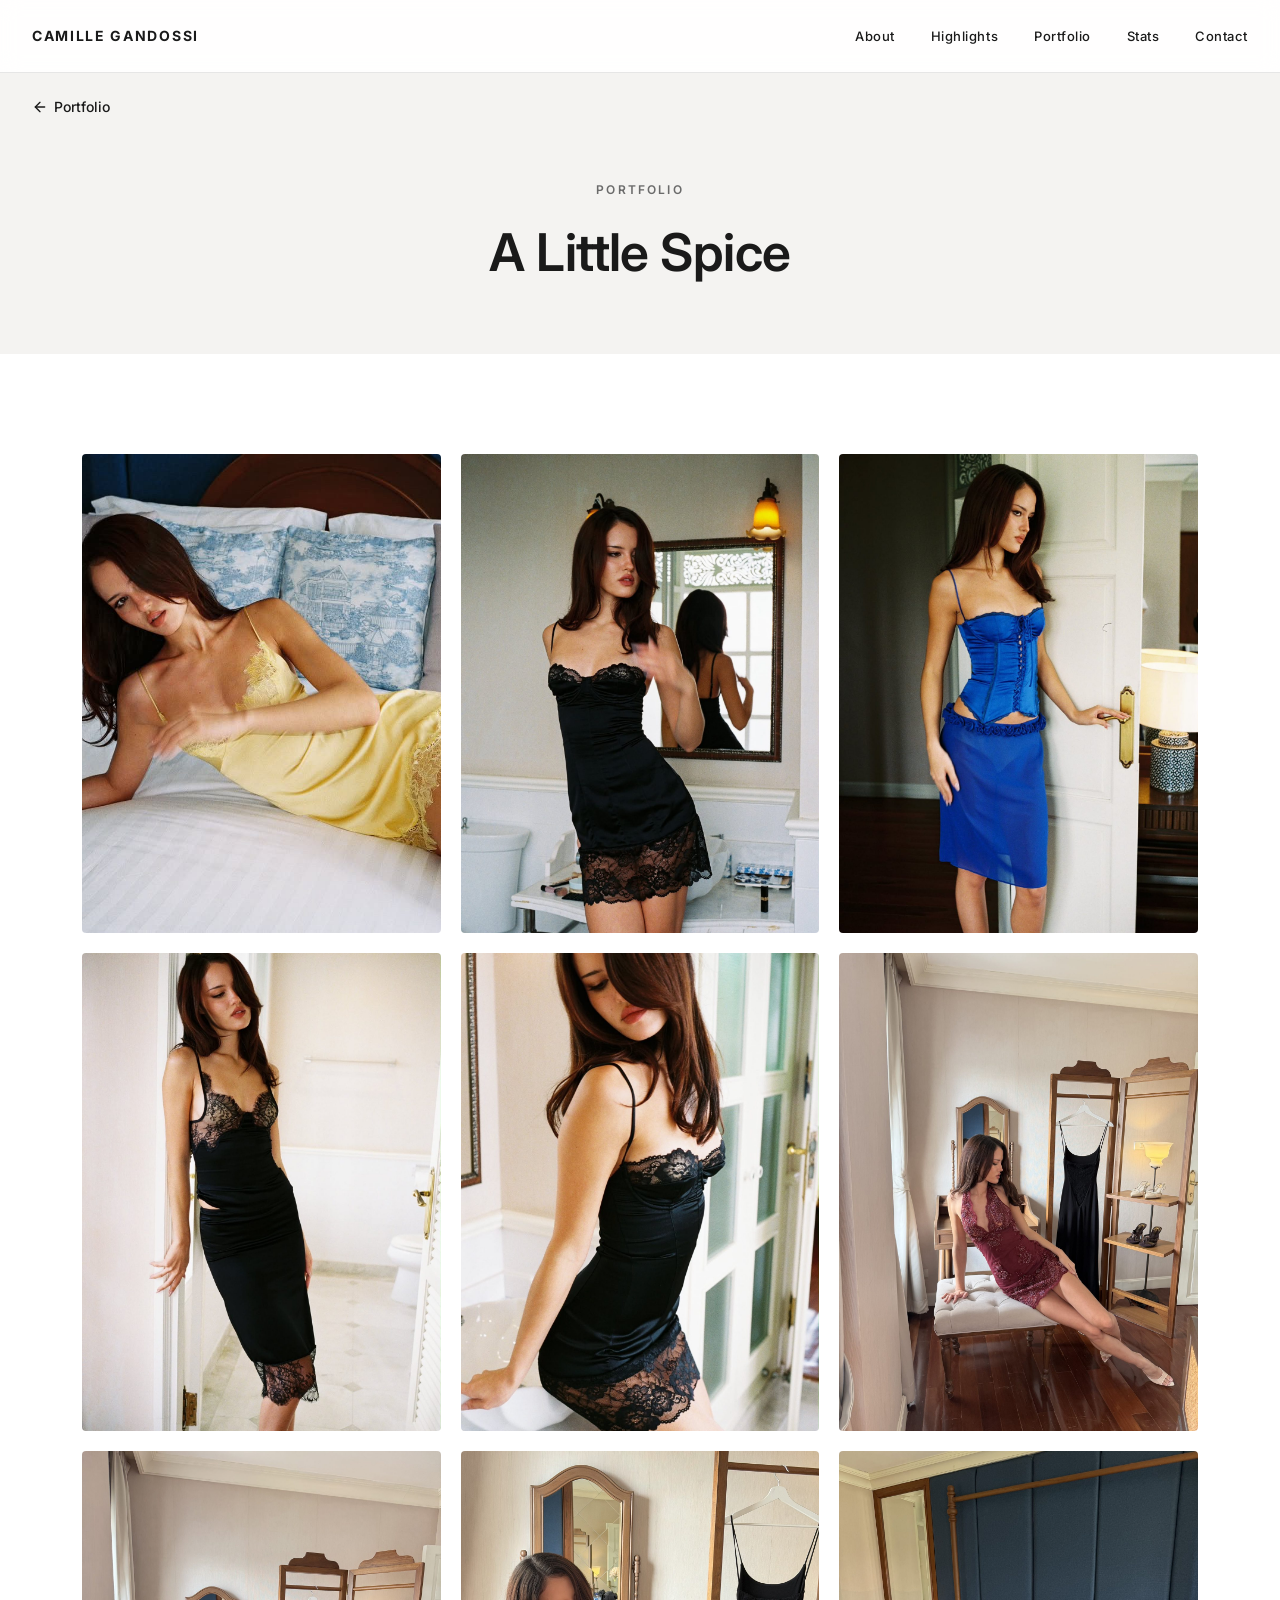
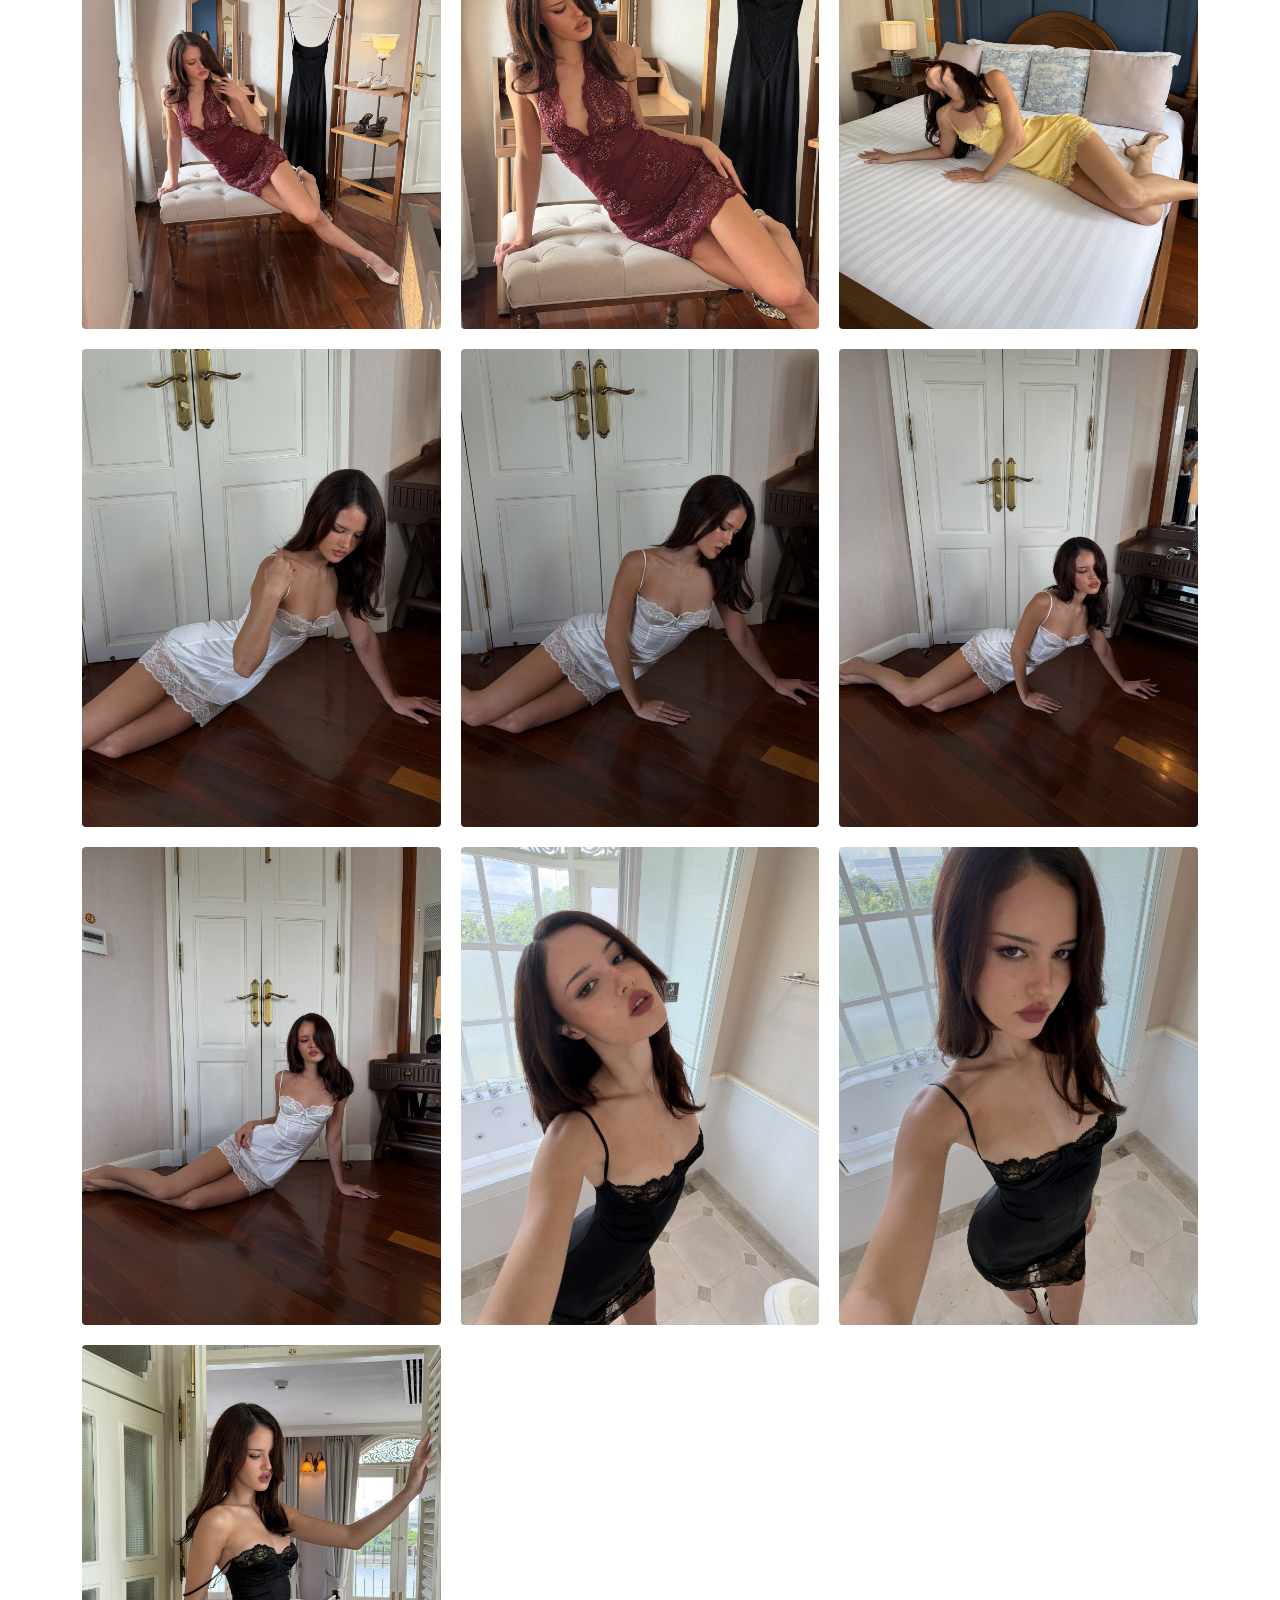
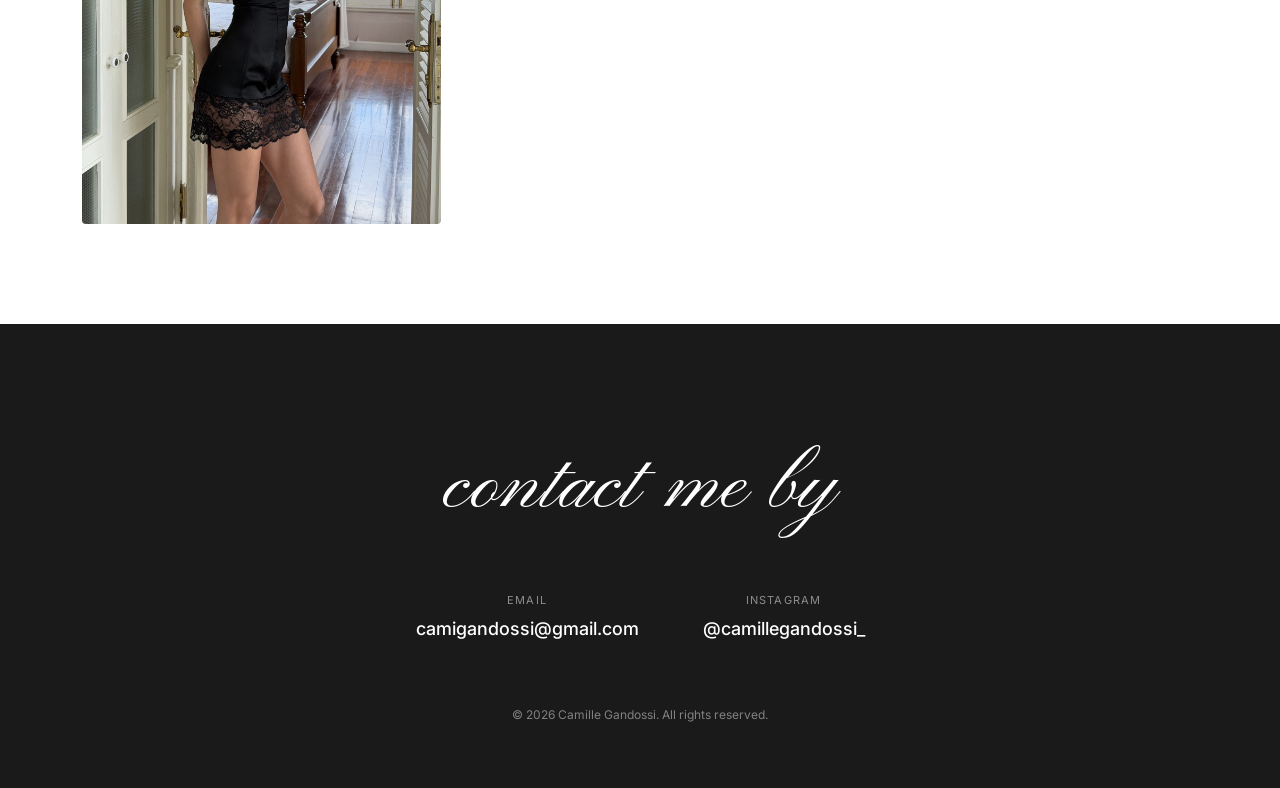
==== commit c9676152: "Replace ";)" with "by" in contact me section headings Co-Authored-By: Claude Sonnet 5 <noreply@anthr" ====
--- a/portfolio/a-little-spice.html
+++ b/portfolio/a-little-spice.html
@@ -69,7 +69,7 @@
 <!-- CONTACT / FOOTER -->
 <footer class="contact" id="contact">
   <div class="section-inner contact-inner">
-    <h2 class="section-title center"><span class="cursive-name">contact me ;)</span></h2>
+    <h2 class="section-title center"><span class="cursive-name">contact me by</span></h2>
     <div class="contact-links">
       <a href="mailto:camigandossi@gmail.com" class="contact-link">
         <span class="contact-label">Email</span>
--- a/css/style.css
+++ b/css/style.css
@@ -365,8 +365,14 @@
   align-items: center;
   width: max-content;
   gap: 80px;
-  animation: marquee-scroll 32s linear infinite;
   will-change: transform;
+  /* Scrolled by script.js via requestAnimationFrame, not a CSS animation —
+     see setupSeamlessMarquee(). A CSS @keyframes loop has to hard-reset
+     transform back to 0% once it hits 100%, and that reset is exactly where
+     browsers (mobile especially) tend to drop a frame or hitch on very wide
+     composited layers. Driving the transform every frame from continuously
+     accumulated, modulo-wrapped JS state has no such reset point to hitch
+     on — each frame is just "a bit further than last frame," forever. */
 }
 
 .marquee-track img {
@@ -376,29 +382,9 @@
   filter: grayscale(100%);
 }
 
-@keyframes marquee-scroll {
-  from { transform: translateX(0); }
-  to { transform: translateX(-50%); }
-}
-
-/* Pause on hover — only for devices with a real pointer, so a mobile tap
-   doesn't leave the marquee stuck mid-scroll via a sticky :hover state. */
-@media (hover: hover) and (pointer: fine) {
-  .logo-strip:hover .marquee-track {
-    animation-play-state: paused;
-  }
-}
-
-@media (prefers-reduced-motion: reduce) {
-  .marquee-track {
-    animation: none;
-  }
-}
-
 @media (max-width: 640px) {
   .marquee-track {
     gap: 48px;
-    animation-duration: 22s;
   }
 
   .marquee-track img {
@@ -432,8 +418,8 @@
   width: max-content;
   gap: 6px;
   padding: 0 32px;
-  animation: marquee-scroll 46s linear infinite;
   will-change: transform;
+  /* Scrolled by script.js — same rAF technique as .marquee-track, above. */
 }
 
 .highlights-track img {
@@ -452,14 +438,6 @@
   opacity: 0.85;
 }
 
-/* Pause on hover — real pointer devices only, same reasoning as the
-   Worked With marquee (avoids a mobile tap leaving it stuck paused). */
-@media (hover: hover) and (pointer: fine) {
-  .highlights:hover .highlights-track {
-    animation-play-state: paused;
-  }
-}
-
 @media (max-width: 860px) {
   .highlights-track img {
     height: 320px;
@@ -470,7 +448,6 @@
   .highlights-track {
     gap: 4px;
     padding: 0 20px;
-    animation-duration: 30s;
   }
 
   .highlights-track img {
